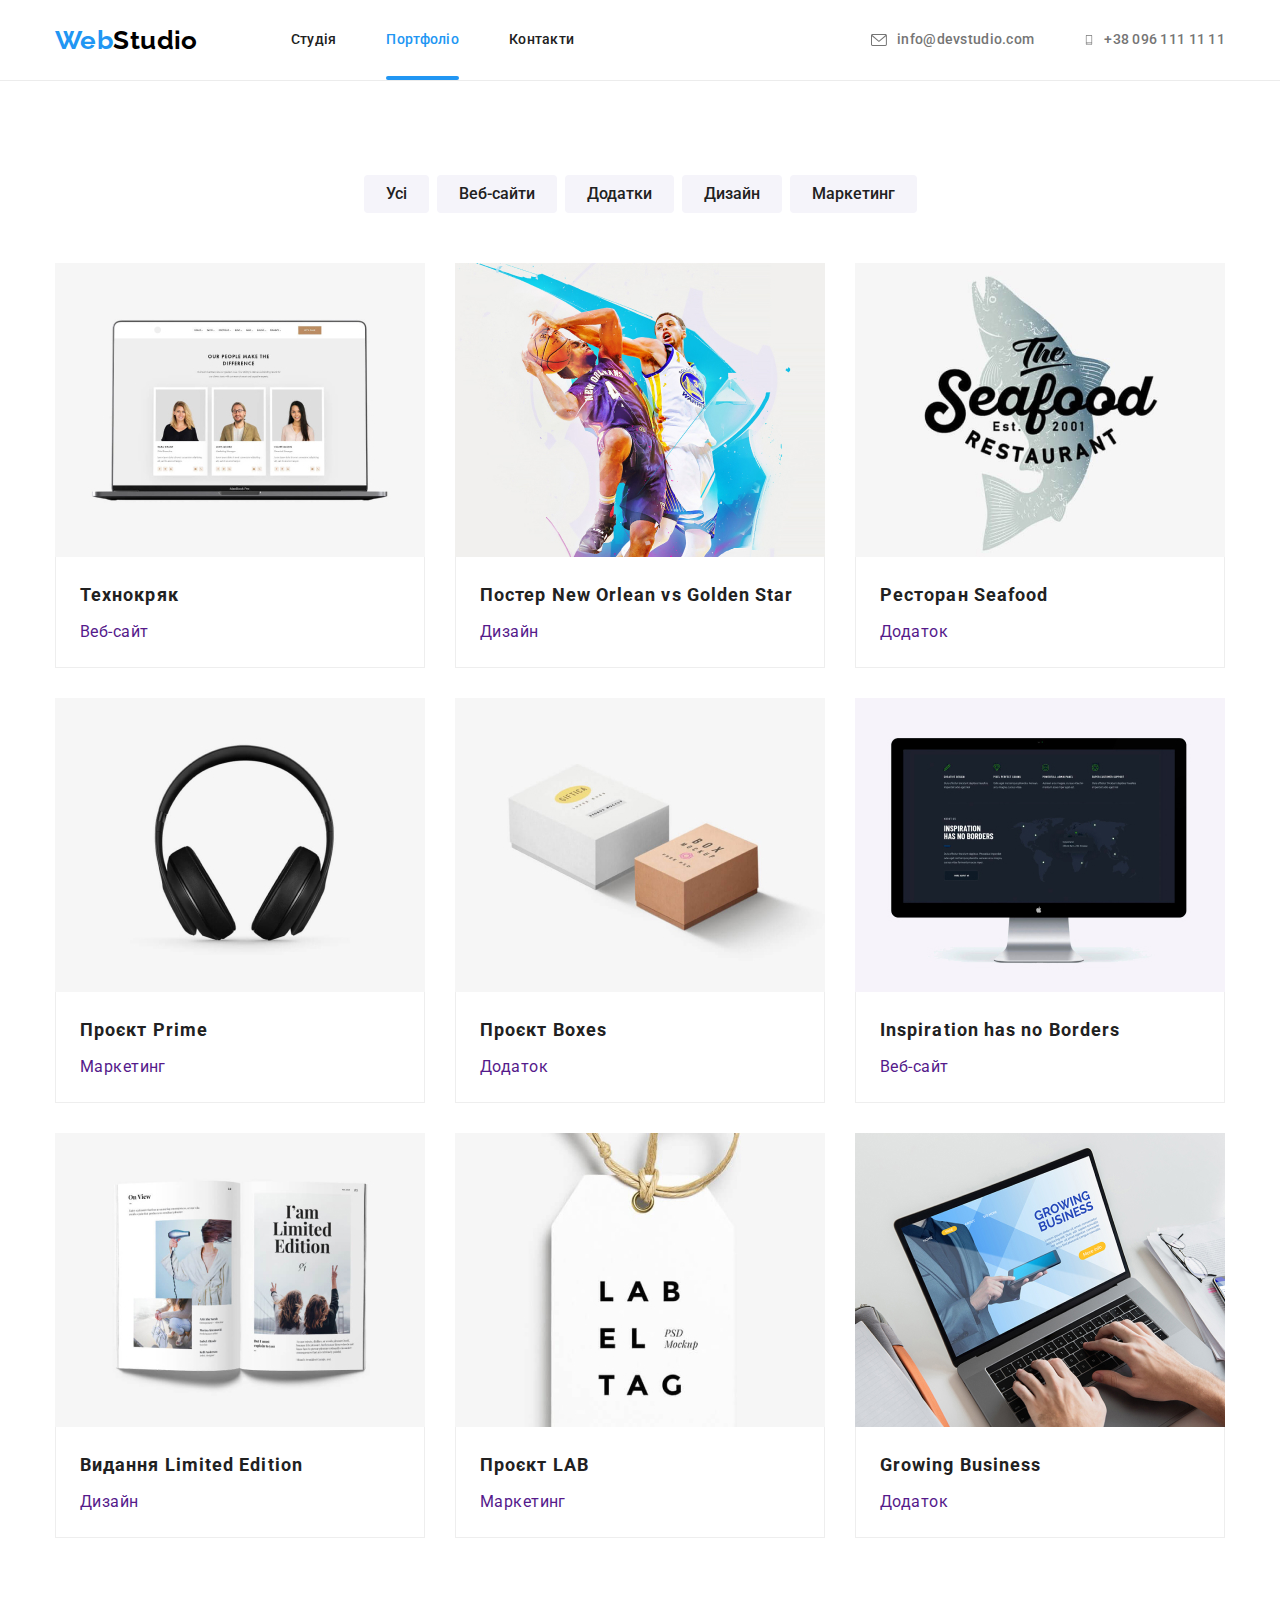
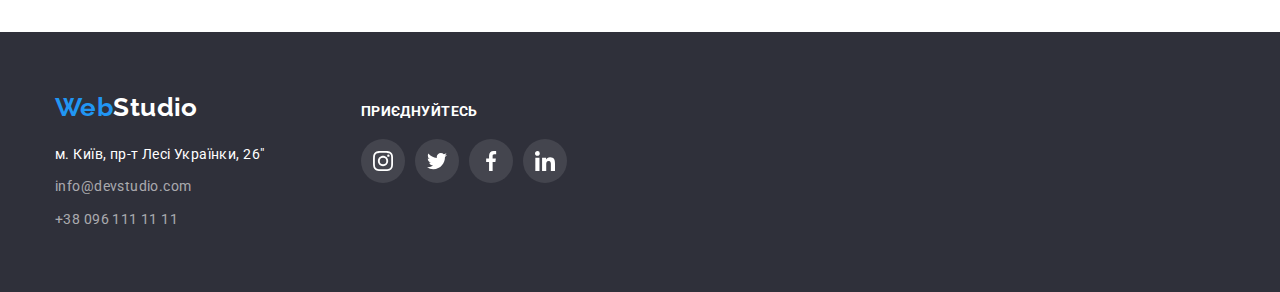
==== portfolio.html @ 8d3b5fda "Сделал разметку модального окна без иконок" ====
<!DOCTYPE html>
<html lang="en">
<head>
    <meta charset="UTF-8">
    <meta http-equiv="X-UA-Compatible" content="IE=edge">
    <meta name="viewport" content="width=device-width, initial-scale=1.0">
    <title>Portfolio</title>
    <link
        href="https://fonts.googleapis.com/css2?family=Montserrat:ital,wght@0,700;1,400&family=Raleway:wght@700&family=Roboto:wght@400;500;700;900&display=swap"
        rel="stylesheet">
    <link rel="stylesheet" href="https://cdnjs.cloudflare.com/ajax/libs/modern-normalize/1.1.0/modern-normalize.min.css">
    <link rel="stylesheet" href="./css/styles.css">
</head>
<body>
    <header class="header">
        <div class="container header-container">
            <nav class="header-navigation">
                <a href="./index.html" class="logo"><span class="logo-first-part">Web</span><span
                        class="logo-second-part">Studio</span> </a>
    
                <ul class="site-nav">
                    <li><a href="./index.html" class="link">Студія</a></li>
                    <li><a href="" class="link current">Портфоліо</a></li>
                    <li><a href="" class="link">Контакти</a></li>
                </ul>
            </nav>
            <ul class="contacts">
                <li>
                    <a href="mailto:info@devstudio.com" class="link email"><svg class="header-icon" width="16" height="12">
                            <use href="./images/icons.svg#icon-envelope-1"></use>
                        </svg>info@devstudio.com
                    </a>
                </li>
                <li><a href="tel:+380961111111" class="link phone"><svg class="header-icon" width="10" height="16">
                            <use href="./images/icons.svg#icon-smartphone"></use>
                        </svg>+38 096 111 11 11</a></li>
            </ul>
        </div>
    </header>

    <main>
        <section class="section portfolio-section">
            <div class="container">
            <ul class="button-list">
                <li>
                    <button type="button" class="button secondary">Усі</button>
                </li>
                <li>
                    <button type="button" class="button secondary">Веб-сайти</button>
                </li>
                <li>
                    <button type="button" class="button secondary">Додатки</button>
                </li>
                <li>
                    <button type="button" class="button secondary">Дизайн</button>
                </li>
                <li>
                    <button type="button" class="button secondary">Маркетинг</button>
                </li>
            </ul>
            
            <ul class="portfolio-list section-list">
                <li class="portfolio-item">
                    <a href="" class="portfolio-link">
                        <div class="portfolio-top-wrap">
                            <img class="portfolio-item-photo" src="images/img.jpg" alt="Технокряк" width="370">
                            <p class="portfolio-top-text">Ресурс пропонує комплексні пропозиції з різним рівнем функціоналу та сервісів. Все це
                                дозволить відвідувачу отримати
                                вичерпні відомості про компанію чи приватну особу.</p>
                        </div>
                        
                        <div class="portfolio-description">
                            <h2 class="portfolio-item-title">Технокряк</h2>
                            <p class="portfolio-item-text">Веб-сайт</p>
                        </div>
                    </a>
                    
                </li>
                <li class="portfolio-item">
                    <a href="" class="portfolio-link">
                        <div class="portfolio-top-wrap">
                            <img class="portfolio-item-photo" src="images/img(1).jpg" alt="Баскетбол" width="370">
                            <p class="portfolio-top-text">Ресурс пропонує комплексні пропозиції з різним рівнем функціоналу та сервісів. Все це
                                дозволить відвідувачу отримати
                                вичерпні відомості про компанію чи приватну особу.</p>
                        </div>
                        
                        <div class="portfolio-description">
                            <h2 class="portfolio-item-title">Постер New Orlean vs Golden Star</h2>
                            <p class="portfolio-item-text">Дизайн</p>
                        </div>
                    </a>
                    
                </li>
                <li class="portfolio-item">
                    <a href="" class="portfolio-link">
                        <div class="portfolio-top-wrap">
                            <img class="portfolio-item-photo" src="images/img(2).jpg" alt="Ресторан" width="370">
                            <p class="portfolio-top-text">Ресурс пропонує комплексні пропозиції з різним рівнем функціоналу та сервісів. Все це
                                дозволить відвідувачу отримати
                                вичерпні відомості про компанію чи приватну особу.</p>
                        </div>
                        
                        <div class="portfolio-description">
                            <h2 class="portfolio-item-title">Ресторан Seafood</h2>
                            <p class="portfolio-item-text">Додаток</p>
                        </div>
                    </a>
                    
                </li>
                <li class="portfolio-item">
                    <a href="" class="portfolio-link">
                        <div class="portfolio-top-wrap">
                            <img class="portfolio-item-photo" src="images/img(3).jpg" alt="Наушники" width="370">
                            <p class="portfolio-top-text">Ресурс пропонує комплексні пропозиції з різним рівнем функціоналу та сервісів. Все це
                                дозволить відвідувачу отримати
                                вичерпні відомості про компанію чи приватну особу.</p>
                        </div>
                        
                        <div class="portfolio-description">
                            <h2 class="portfolio-item-title">Проєкт Prime</h2>
                            <p class="portfolio-item-text">Маркетинг</p>
                        </div>
                    </a>
                    
                </li>
                <li class="portfolio-item">
                    <a href="" class="portfolio-link">
                        <div class="portfolio-top-wrap">
                            <img class="portfolio-item-photo" src="images/img(4).jpg" alt="Коробки" width="370">
                            <p class="portfolio-top-text">Ресурс пропонує комплексні пропозиції з різним рівнем функціоналу та сервісів. Все це
                                дозволить відвідувачу отримати
                                вичерпні відомості про компанію чи приватну особу.</p>
                        </div>
                        
                        <div class="portfolio-description">
                            <h2 class="portfolio-item-title">Проєкт Boxes</h2>
                            <p class="portfolio-item-text">Додаток</p>
                        </div>
                    </a>
                    
                </li>
                <li class="portfolio-item">
                    <a href="" class="portfolio-link">
                        <div class="portfolio-top-wrap">
                            <img class="portfolio-item-photo" src="images/img(5).jpg" alt="Наушники" width="370">
                            <p class="portfolio-top-text">Ресурс пропонує комплексні пропозиції з різним рівнем функціоналу та сервісів. Все це
                                дозволить відвідувачу отримати
                                вичерпні відомості про компанію чи приватну особу.</p>
                        </div>
                        
                        <div class="portfolio-description">
                            <h2 class="portfolio-item-title">Inspiration has no Borders</h2>
                            <p class="portfolio-item-text">Веб-сайт</p>
                        </div>
                    </a>
                    
                </li>
        
                <li class="portfolio-item">
                    <a href="" class="portfolio-link">
                        <div class="portfolio-top-wrap">
                            <img class="portfolio-item-photo" src="images/img(6).jpg" alt="Книга" width="370">
                            <p class="portfolio-top-text">Ресурс пропонує комплексні пропозиції з різним рівнем функціоналу та сервісів. Все це
                                дозволить відвідувачу отримати
                                вичерпні відомості про компанію чи приватну особу.</p>
                        </div>
                        
                        <div class="portfolio-description">
                            <h2 class="portfolio-item-title">Видання Limited Edition</h2>
                            <p class="portfolio-item-text">Дизайн</p>
                        </div>
                    </a>
                    
                </li>
                <li class="portfolio-item">
                    <a href="" class="portfolio-link">
                        <div class="portfolio-top-wrap">
                            <img class="portfolio-item-photo" src="images/img(7).jpg" alt="Брелок" width="370">
                            <p class="portfolio-top-text">Ресурс пропонує комплексні пропозиції з різним рівнем функціоналу та сервісів. Все це
                                дозволить відвідувачу отримати
                                вичерпні відомості про компанію чи приватну особу.</p>
                        </div>
                        
                        <div class="portfolio-description">
                            <h2 class="portfolio-item-title">Проєкт LAB</h2>
                            <p class="portfolio-item-text">Маркетинг</p>
                        </div>
                    </a>
                    
                </li>
                <li class="portfolio-item">
                    <a href="" class="portfolio-link">
                        <div class="portfolio-top-wrap">
                        <img class="portfolio-item-photo" src="images/img(8).jpg" alt="Ноутбук" width="370">
                        <p class="portfolio-top-text">Ресурс пропонує комплексні пропозиції з різним рівнем функціоналу та сервісів. Все це
                            дозволить відвідувачу отримати
                            вичерпні відомості про компанію чи приватну особу.</p>
                        </div>
                        
                        <div class="portfolio-description">
                            <h2 class="portfolio-item-title">Growing Business</h2>
                            <p class="portfolio-item-text">Додаток</p>
                        </div>
                    </a>
                    
                </li>
            
            </ul>
            </div>
            

        </section>

    </main>

    <footer class="footer">
        <div class="container">
            <div class="footer-contacts-social">
                <div class="footer-logo-contacts">
                    <a href="./index.html" class="logo"><span class="logo-first-part">Web</span><span
                            class="logo-second-part">Studio</span>
                    </a>
                    <address>
                        <ul class="contacts">
                            <li><a href="" class="link address">м. Київ, пр-т Лесі Українки, 26"</a></li>
                            <li><a href="mailto:info@devstudio.com" class="link email">info@devstudio.com</a></li>
                            <li><a href="tel:+380961111111" class="link phone">+38 096 111 11 11</a></li>
                        </ul>
                    </address>
                </div>
                <div class="footer-social">
                    <p class="join">приєднуйтесь</p>
                    <ul class="footer-join-social-list">
                        <li class="footer-join-social-item">
                            <a href="" class="footer-join-social-link">
                                <svg class="footer-join-social-icon" width="20" height="20">
                                    <use href="./images/icons.svg#icon-instagram"></use>
                                </svg>
                            </a>
                        </li>
                        <li class="footer-join-social-item">
                            <a href="" class="footer-join-social-link">
                                <svg class="footer-join-social-icon" width="20" height="20">
                                    <use href="./images/icons.svg#icon-twitter"></use>
                                </svg>
                            </a>
                        </li>
                        <li class="footer-join-social-item">
                            <a href="" class="footer-join-social-link">
                                <svg class="footer-join-social-icon" width="20" height="20">
                                    <use href="./images/icons.svg#icon-facebook"></use>
                                </svg>
                            </a>
                        </li>
                        <li class="footer-join-social-item">
                            <a href="" class="footer-join-social-link">
                                <svg class="footer-join-social-icon" width="20" height="20">
                                    <use href="./images/icons.svg#icon-linkedin"></use>
                                </svg>
                            </a>
                        </li>
                    </ul>
                </div>
            </div>
    
    
        </div>
    </footer>
        
</body>
</html>
---- css/styles.css ----
:root, ::after, ::before {
    --primary-text-color:#757575;
    --title-text-color:#212121;
    --accent-color:#2196F3;
    --primary-white-color:#FFFFFF;
}

body {
    color:var(--primary-text-color);
    background-color: var(--primary-white-color);
    font-family: Roboto, sans-serif;
    letter-spacing: 0.03em;
    font-size: 14px;
    line-height: 1.71;
}
/* Global tags */
p,
h1,
h2,
h3,
h4,
h5,
h6 {
    margin: 0;
}

a {
    text-decoration: none;
}

ul {
    margin: 0;
    padding-left: 0;
    list-style: none;
}

li {
    line-height: initial;
}

img {
    display: block;
}

address {
    font-style: normal;
}


/* Global class */

.container {
    width: 1200px;
    padding-left: 15px;
    padding-right: 15px;
    margin: 0 auto;
}

.section {
    background-color: #F5F5F5;
    padding-top: 94px;
    padding-bottom: 94px;
}

.section-list {
    display: flex;
    gap: 30px;
}

.link {
    transition: color 250ms cubic-bezier(0.4, 0, 0.2, 1);
    
}

.link:hover,
.link:focus {
    color: var(--accent-color) !important;
    
}

/* Button */
.button {
    color: var(--primary-text-color);
    background-color: var(--primary-white-color);
    cursor: pointer;
    font-weight: 700;
    font-size: 16px;
    line-height: 1.87;
    border: 0;
}

.button-list {
    display: flex;
    gap: 8px;
    justify-content: center;
}

.button.primary {
    display: block;
    padding: 10px 32px;
    background-color: var(--accent-color);
    color: var(--primary-white-color);
    border-radius: 4px;

}

.button.secondary {
    background-color: #F5F4FA;
    color: var(--title-text-color);
    padding: 6px 22px;
    font-weight: 500;
    font-size: 16px;
    line-height: 1.62;
    border-radius: 4px;
    transition: color 250ms cubic-bezier(0.4, 0, 0.2, 1), background-color 250ms cubic-bezier(0.4, 0, 0.2, 1);
}

.button.secondary:hover,
.button.secondary:focus {
    color: var(--primary-white-color);
    background-color: var(--accent-color);
    
}

/* HEADER */

.header {
  
    border-bottom: 1px solid #ECECEC;
}

.header-container {
    display: flex;
    justify-content: space-between;  
}

.header-navigation {
    display: flex;
    align-items: center;
}

.contacts {
    display: flex;
    gap: 50px;
    align-items: center;
}

.header-icon {
   display: block;
   fill: var(--primary-text-color);
   transition: fill 250ms cubic-bezier(0.4, 0, 0.2, 1);
   
}


.link.email:hover .header-icon,
.link.email:focus .header-icon {
    
    fill: currentColor;
}

.link.phone:hover .header-icon,
.link.phone:focus .header-icon {
    fill: currentColor;
}

.logo {
    font-family: Raleway;
    font-weight: 700;
    font-size: 26px;
    line-height: 1.19;
    margin-right: 93px;
}

.logo-first-part {
    color: var(--accent-color);
}

.logo-second-part{
    color: #000000;
}

.link.current {
    position: relative;

}

.link.current::after {
    content: "";
    position: absolute;
    height: 4px;
    width: 100%;
    background: #2196F3;
    border-radius: 2px;
    display: block;
    bottom: 0;
}



/* site-nav */

.site-nav {
    margin: 0;
    display: flex;
    gap: 50px;
}

.site-nav .link {
    color: var(--title-text-color);
    font-weight: 500;
    line-height: 1.14;
    letter-spacing: 0.02em;
    padding-top: 32px;
    padding-bottom: 32px; 
    display: block;      
}

.site-nav .link.current {
    color: var(--accent-color);
}

.header .email, .header .phone {
    font-weight: 500;
    line-height: 1.14;
    letter-spacing: 0.02em;
    color: var(--primary-text-color);
    display: flex;
    align-items: center;
    gap: 10px;
}






/* section */


.section-title {
    margin-bottom: 50px;
    color: var(--title-text-color);
    font-weight: 700;
    font-size: 36px;
    line-height: 1.16;
    text-align: center;
}

/* Section what we do */

.section-what-we-do {
    background-color: var(--primary-white-color);
}

.what-we-do-item {
    position: relative;
}

.what-we-do-content {
    display: block;
    width: 370px;
    height: 70px;
    font-weight: 700;
    font-size: 14px;
    line-height: 16px;
    text-align: center;
    letter-spacing: 0.03em;
    text-transform: uppercase;
    color: #FFFFFF;
    padding-top: 27px;
    padding-bottom: 27px;
    background-color: rgba(47, 48, 58, 0.8);
    position: absolute;
    bottom: 0;
}




/*Section our team*/
.section-our-team {
    background-color: #F5F4FA;
}

.section-our-team .section-title {
    color: var(--title-text-color);
}

.team-member-list .team-member-name {
    color: var(--title-text-color);
    font-weight: 500;
    font-size: 16px;
    line-height: 1.18;
    margin-bottom: 10px;
}

.team-member-list .team-member-position {
    font-size: 16px;
    line-height: 1.18;
}

.team-member-position {
    margin-bottom: 16px;
}

.team-member-photo {
    margin-bottom: 30px;
}

.team-member-item {
    padding-bottom: 30px;
    display: flex;
    flex-direction: column;
    align-items: center;
    background-color: var(--primary-white-color);
    box-shadow: 0px 1px 3px rgba(0, 0, 0, 0.12), 0px 1px 1px rgba(0, 0, 0, 0.14), 0px 2px 1px rgba(0, 0, 0, 0.2);
    border-radius: 0px 0px 4px 4px;
}

.social-links-list {
   display: flex;
   justify-content: center;
   gap: 10px;
}

.social-link-item {
   width: 44px;
   height: 44px; 
}

.social-link {
   width: 100%;
   height: 100%;
   display: flex;
   align-items: center;
   justify-content: center;
   background-color: var(--primary-white-color);
   border-radius: 50%;
   transition: background-color 250ms cubic-bezier(0.4, 0, 0.2, 1);
}

.social-link-icon {
    fill: #AFB1B8;
    transition: fill 250ms cubic-bezier(0.4, 0, 0.2, 1);
}

.social-link:hover, 
.social-link:focus {
    background-color: var(--accent-color);
}

.social-link:hover .social-link-icon,
.social-link:focus .social-link-icon {
    fill: var(--primary-white-color);
    
}

/* .social-link-icon:hover,
.social-link-icon:focus {
    fill: var(--primary-white-color);
} */


/* Section regular clients */

.regular-clients {
    background-color: var(--primary-white-color);
}

.regular-clients-list {
    display: flex;
    justify-content: center;
    gap: 30px;
}

.regular-clients-link {
    padding: 16px 32px;
    display: flex;
    align-items: center;
    justify-content: center;
    border: 1px solid #AFB1B8;
    border-radius: 4px;
    --color1: #AFB1B8;
    transition: color 250ms cubic-bezier(0.4, 0, 0.2, 1), border-color 250ms cubic-bezier(0.4, 0, 0.2, 1);
}

.regular-clients-link:hover, 
.regular-clients-link:focus {
    border-color:  var(--accent-color);
    --color1: var(--accent-color);
}







/*Section feature list*/

.section-feature-list {
    background-color: var(--primary-white-color);
    padding-bottom: 0;
}

.feature-list .title {
    color: var(--title-text-color);
    font-weight: 700;
    font-size: 14px;
    line-height: 1.14;
    margin-bottom: 10px;
}

.feature-list-item {
    width: 270px;
}

.feature-list-discription {
    line-height: 1.71;
}

.feauter-list-icon-image {
    display: flex;
    align-items: center;
    justify-content: center;
    width: 270px;
    height: 120px;
    margin-bottom: 30px;
    background: #F5F4FA;
    border-radius: 4px;
}

.feauter-list-icon {
    display: block;
    
}

/*Section portfolio*/

.portfolio-section {
    background-color: var(--primary-white-color);
}

.portfolio-link {
    display: block;
    transition: box-shadow 250ms cubic-bezier(0.4, 0, 0.2, 1);
}

.portfolio-link:hover {
    box-shadow: 0px 1px 1px rgba(0, 0, 0, 0.12), 0px 4px 4px rgba(0, 0, 0, 0.06), 1px 4px 6px rgba(0, 0, 0, 0.16);
}

.portfolio-section .button-list {
    margin-bottom: 50px;
}

.portfolio-list {
    flex-wrap: wrap;
}

.portfolio-description {
    border: 1px solid #EEEEEE;
    border-top: 0;
    padding: 20px 24px;
}

.portfolio-list .portfolio-item-title {
        color: var(--title-text-color);
        font-weight: 700;
        font-size: 18px;
        line-height: 2;
        letter-spacing: 0.06em;
        margin-bottom: 4px;
}
.portfolio-list .portfolio-item-text {
        font-size: 16px;
        line-height: 1.87;
}


.portfolio-top-wrap {
    position: relative;
    overflow: hidden;
}

.portfolio-link {
    transition: transform 250ms cubic-bezier(0.4, 0, 0.2, 1);
}

.portfolio-link:hover .portfolio-top-text {
    transform: translateY(0%);
}

.portfolio-top-text {
    position: absolute;
    top: 0;
    left: 0;
    color: var(--primary-white-color);
    font-weight: 400;
    font-size: 18px;
    line-height: 28px;
    letter-spacing: 0.03em;
    background-color: rgba(33, 150, 243, 0.9);
    padding: 63px 24px;
    transform: translateY(101%);
    transition: 250ms;
    animation-timing-function: cubic-bezier(0.4, 0, 0.2, 1);
}




/* hero */
.hero {
    margin: 0 auto;
    width: 1600px;
    padding-top: 200px;
    padding-bottom: 200px;
    background-image: linear-gradient(
        rgba(47, 48, 58, 0.4), 
        rgba(47, 48, 58, 0.4)
        ),
     url(../images/hero-bg.jpg);
    background-position: center;
    background-size: cover;
    background-repeat: no-repeat;
}

.hero, .footer {
    background-color: #2F303A;
}
.hero-title {
    margin: 0 auto 30px auto;
    width: 696px;
    color: #FFFFFF;
    font-weight: 900;
    font-size: 44px;
    line-height: 1.36;
    text-align: center;
    letter-spacing: 0.06em;
    text-transform: uppercase;
}

.hero .button {
    margin: 0 auto;
}





/* Footer */

.footer {
    padding-top: 60px;
    padding-bottom: 60px;
}

.footer .logo {
    display: block;
    margin-bottom: 20px;
}

.footer .logo-second-part {
    color: var(--primary-white-color);
}

.footer .email, .footer .phone, .footer .address {
    color: rgba(255, 255, 255, 0.6);
    line-height: 1.71em;
    letter-spacing: 0.03em;
}

.footer .contacts {
    flex-direction: column;
    gap: 9px;
    align-items: flex-start;
}

.footer .address {
    color: var(--primary-white-color);
}

.footer-contacts-social {
    display: flex;
    align-items: baseline;
    gap: 70px;
}

.join {
    font-weight: 700;
    font-size: 14px;
    line-height: 16px;
    letter-spacing: 0.03em;
    text-transform: uppercase;
    color: #FFFFFF;
    margin-bottom: 20px;
}
.footer-social {
    width: 206px;
    height: 80px;
}
.join {
    margin-bottom: 20px;
}

.footer-join-social-list {
    display: flex;
    gap: 10px;
}

.footer-join-social-icon {
    fill: var(--primary-white-color);
}

.footer-join-social-item {
    width: 44px;
    height: 44px;
}

.footer-join-social-link {
    width: 100%;
    height: 100%;
    display: flex;
    align-items: center;
    justify-content: center;
    background-color: rgb(255, 255, 255, 10%);
    border-radius: 50%;
}

.footer-join-social-link:hover,
.footer-join-social-link:focus {
    background-color: var(--accent-color);
    transition: transform 250ms;
    animation-timing-function: cubic-bezier(0.4, 0, 0.2, 1);
}

/* Bakc-drop */

.backdrop {
    width: 100%;
    height: 100%;
    position: fixed;
    top: 0;
    background-color: rgba(0, 0, 0, 0.2);
    transition: opacity 2s;
}

.backdrop.is-hidden {
    opacity: 0;
    pointer-events: none;
}

/* Modal */

.backdrop.is-hidden .modal {
    transform: translate(-50%, -50%) scale(0);
}

.modal {
    transform: translate(-50%, -50%) scale(1);
    position: absolute;
    top: 50%;
    left: 50%;
    
    width: 528px;
    height: 581px;
    background-color: var(--primary-white-color);
    transition: transform 2s;
}


.modal-close {
    position: absolute;
    top: 10px;
    right: 10px;
    width: 30px;
    height: 30px;
    border: 1px solid rgba(0, 0, 0, 0.1);
    border-radius: 50%;
    background-color: var(--primary-white-color);
    cursor: pointer;
    
}
 .modal-close-icon {
    position: absolute;
    top: 50%;
    left: 50%;
    transform: translate(-50%, -50%);
 }

 .modal-form {
    display: block;
    font-weight: 700;
    font-size: 20px;
    line-height: 23px;
    text-align: center;
    letter-spacing: 0.03em;
    color: #212121;
    padding-top: 40px;
    margin-bottom: 12px;
 }

 .form {
    width: 448px;
    margin-left: auto;
    margin-right: auto;
 }
 .form-field {
    display: flex;
    flex-direction: column;
    margin-bottom: 10px;
 }

 .form-field label {
    display: block;
    margin-bottom: 4px;
    font-size: 12px;
    line-height: 14px;
    letter-spacing: 0.01em;
    color: var(--primary-text-color);
 } 

 .form-field input {
    display: block;
    height: 40px;
    border: 1px solid rgba(33, 33, 33, 0.2);
    border-radius: 4px;
 }

 .form-field textarea {
    display: block;
    height: 120px;
    padding: 12px 16px;
    border: 1px solid rgba(33, 33, 33, 0.2);
    border-radius: 4px;
 }

 textarea {
    resize: none;
 }

 .form-field textarea::placeholder {
    font-size: 12px;
    line-height: 14px;
    letter-spacing: 0.01em;
    color: rgba(117, 117, 117, 0.5);
 }

 .checkbox-field {
    display: flex;
    align-items: center;
    justify-content: center;
    margin-top: 20px;
 }

 .checkbox-field label {
    display: block;
    font-size: 14px;
    line-height: 24px;
    letter-spacing: 0.03em;
    color: var(--primary-text-color);
    margin-left: 8px;
 }

 .tearms {
    letter-spacing: 0.03em;
    text-decoration-line: underline;
    color: var(--accent-color);
 }

 .form-btn {
    display: flex;
    align-items: center;
    justify-content: center;
 }

.modal-btn {
    display: block;
    width: 200px;
    height: 50px;
    margin-top: 30px;
    padding: 10px 52px;
    background-color: var(--accent-color);
    box-shadow: 0px 4px 4px rgba(0, 0, 0, 0.15);
    border-radius: 4px;
    border: 0;
    font-size: 16px;
    line-height: 1.87;
    letter-spacing: 0.06em;
    color: var(--primary-white-color);
    cursor: pointer;
}
 




/* цвет основного текста  #757575 */
/* цвет вторичного текста #212121 */
/* белый #FFFFFF */
/* акцент #2196F3 */
/* вторичный цвет фона #F5F4FA */
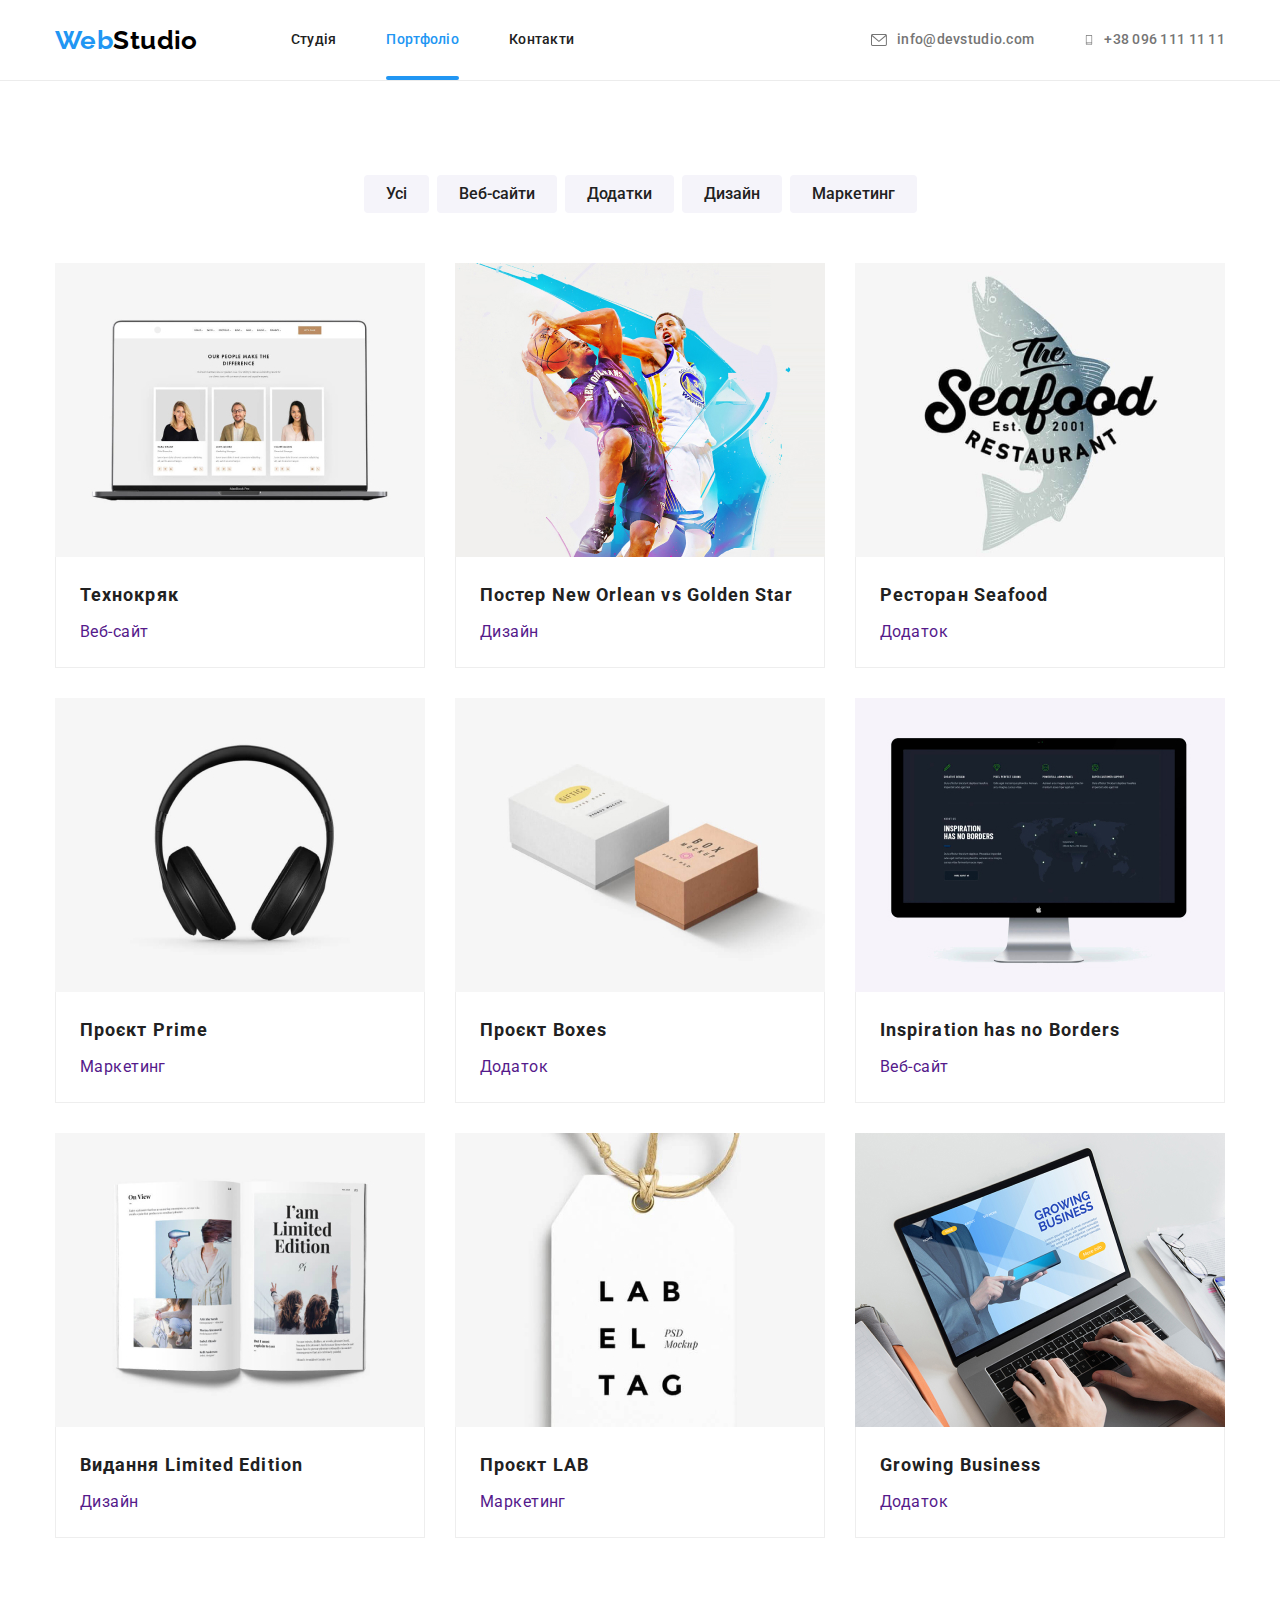
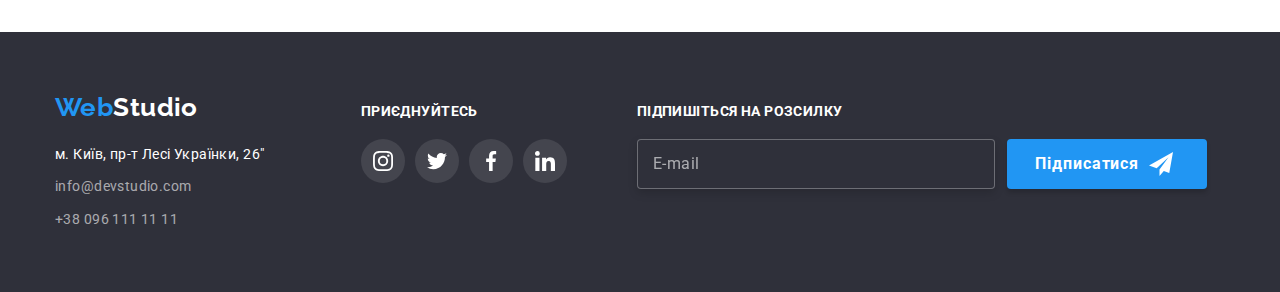
==== commit f2995b1d: "Сделал оформление элементов форм подписки в футере" ====
--- a/portfolio.html
+++ b/portfolio.html
@@ -262,6 +262,21 @@
                         </li>
                     </ul>
                 </div>
+                <div class="footer-mailing-list">
+                    <p class="join">Підпишіться на розсилку</p>
+                    <div class="footer-form-btn">
+                        <div class="form-email">
+                            <input type="email" class="input-email" name="email" id="email" placeholder="E-mail">
+                        </div>
+                        <button type="submit" class="footer-btn">
+                            Підписатися
+                            <svg class="footer-icon-send" width="24" height="24">
+                                <use href="./images/icons.svg#icon-icon-send"></use>
+                            </svg>
+                        </button>
+                    </div>
+    
+                </div>
             </div>
     
     
--- a/css/styles.css
+++ b/css/styles.css
@@ -636,6 +636,52 @@
     animation-timing-function: cubic-bezier(0.4, 0, 0.2, 1);
 }
 
+.input-email {
+    display: block;
+    width: 358px;
+    height: 50px;
+    border: 1px solid rgba(255, 255, 255, 0.3);
+    filter: drop-shadow(0px 4px 4px rgba(0, 0, 0, 0.15));
+    border-radius: 4px;
+    background-color: #2F303A;
+    padding-top: 15px;
+    padding-bottom: 15px;
+    padding-left: 15px;
+}
+
+.footer-form-btn {
+    display: flex;
+    gap: 12px;
+}
+
+.form-email input::placeholder {
+    font-size: 16px;
+    line-height: 1.25;
+    letter-spacing: 0.03em;
+    color: rgba(255, 255, 255, 0.6);
+}
+
+.footer-btn {
+    display: flex;
+    align-items: center;
+    gap: 10px;
+    padding: 10px 28px;
+    width: 200px;
+    height: 50px;
+    background-color: #2196F3;
+    box-shadow: 0px 4px 4px rgba(0, 0, 0, 0.15);
+    border-radius: 4px;
+    border: 0;
+    font-weight: 700;
+    font-size: 16px;
+    line-height: 1.87;
+    letter-spacing: 0.06em;
+    color: #FFFFFF;
+    cursor: pointer;
+}
+
+
+
 /* Bakc-drop */
 
 .backdrop {
@@ -688,6 +734,13 @@
     top: 50%;
     left: 50%;
     transform: translate(-50%, -50%);
+    fill: #000000;
+    transition: fill 250ms cubic-bezier(0.4, 0, 0.2, 1);
+ }
+
+ .modal-close-icon:hover,
+ .modal-close-icon:focus {
+    fill: var(--accent-color);
  }
 
  .modal-form {
@@ -708,8 +761,8 @@
     margin-right: auto;
  }
  .form-field {
-    display: flex;
-    flex-direction: column;
+    display: block;
+    position: relative;
     margin-bottom: 10px;
  }
 
@@ -725,16 +778,51 @@
  .form-field input {
     display: block;
     height: 40px;
+    width: 100%;
     border: 1px solid rgba(33, 33, 33, 0.2);
     border-radius: 4px;
- }
+    padding-top: 12px;
+    padding-bottom: 12px;
+    padding-left: 42px;
+    transition: border-color 250ms cubic-bezier(0.4, 0, 0.2, 1);
+ }
+
+ .form-field input:hover, 
+ .form-field input:focus {
+    border-color: var(--accent-color);
+    cursor: pointer;
+ }
+
+ .form-icon  {
+    display: block;
+    position: absolute;
+    top: 50%;
+    left: 12px;
+ }
+
+ .form-field-icon {
+    fill: #212121;
+ }
+ 
+ .form-field input:focus .form-icon {
+    fill: var(--accent-color);
+ }
+
 
  .form-field textarea {
     display: block;
     height: 120px;
+    width: 100%;
     padding: 12px 16px;
     border: 1px solid rgba(33, 33, 33, 0.2);
     border-radius: 4px;
+    transition: border-color 250ms cubic-bezier(0.4, 0, 0.2, 1);
+ }
+
+ .form-field textarea:hover,
+ .form-field textarea:focus {
+    border-color: var(--accent-color);
+    cursor: pointer;
  }
 
  textarea {
@@ -749,9 +837,7 @@
  }
 
  .checkbox-field {
-    display: flex;
-    align-items: center;
-    justify-content: center;
+   
     margin-top: 20px;
  }
 
@@ -762,6 +848,37 @@
     letter-spacing: 0.03em;
     color: var(--primary-text-color);
     margin-left: 8px;
+ }
+
+ .checkbox {
+    appearance: none;
+ }
+
+ .checkbox-label {
+    display: flex;
+    align-items: center;
+ }
+
+ .checkbox-icon {
+    display: inline-block;
+    background-color: var(--primary-white-color);
+    border: 2px solid #212121;
+    border-radius: 2px;
+    width: 16px;
+    height: 15px;
+    margin-right: 8px;
+ }
+
+ .checkbox:checked + .checkbox-icon {
+    border-color: var(--accent-color);
+    background-color: var(--accent-color);
+    fill: var(--primary-white-color);
+    background-size: contain;
+    background-origin: border-box;
+ }
+
+ .checkbox-field-icon {
+    fill: var(--primary-white-color);
  }
 
  .tearms {
